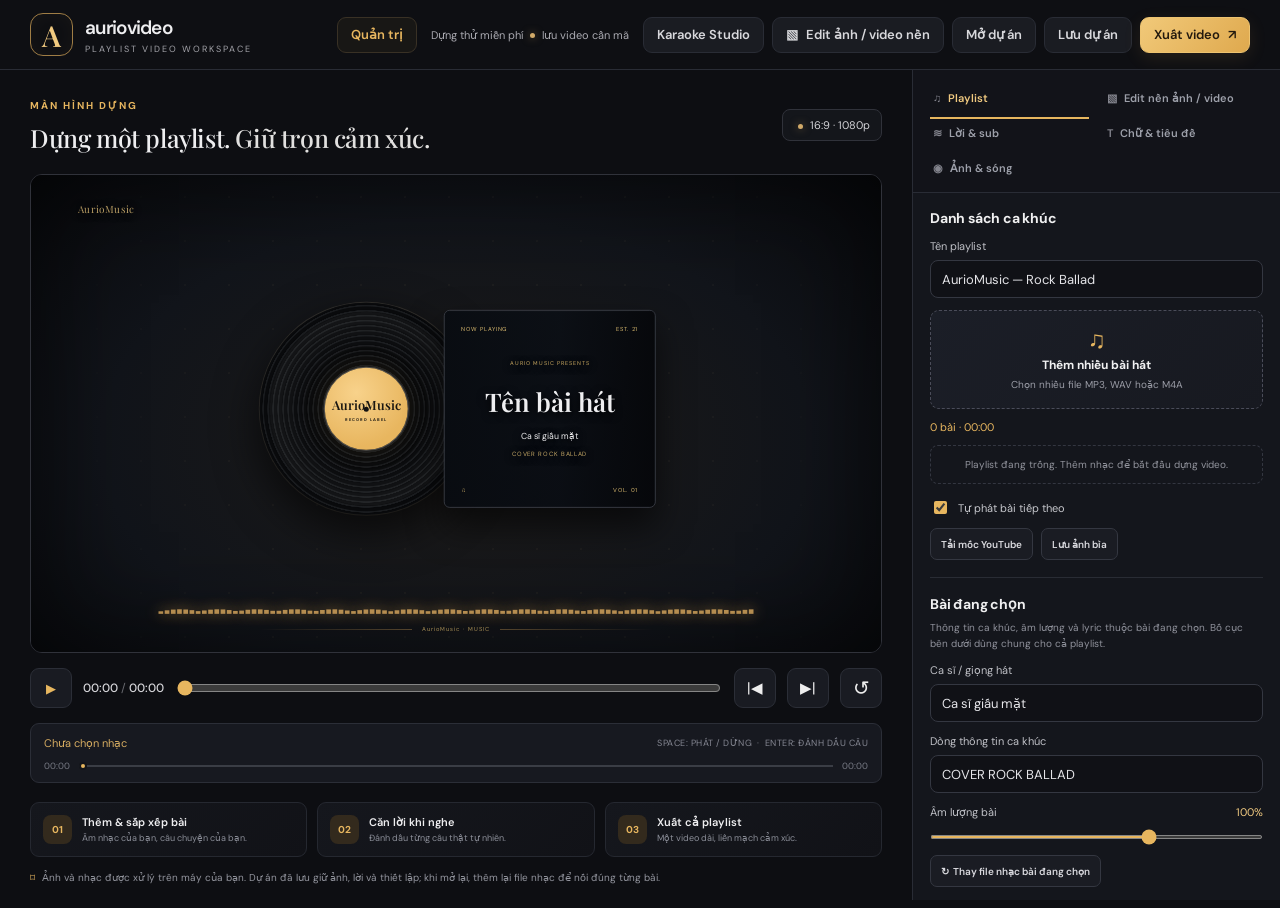
==== index.html @ 1fdf6fb0 "first commit" ====
<!doctype html>
<html lang="vi">
<head>
  <meta charset="utf-8">
  <meta name="viewport" content="width=device-width, initial-scale=1">
  <meta name="theme-color" content="#0d0e12">
  <title>auriovideo · Playlist Video Studio</title>
  <link rel="preconnect" href="https://fonts.googleapis.com">
  <link rel="preconnect" href="https://fonts.gstatic.com" crossorigin>
  <link href="https://fonts.googleapis.com/css2?family=DM+Sans:wght@400;500;600;700&family=Playfair+Display:wght@500;600;700&display=swap" rel="stylesheet">
  <link rel="stylesheet" href="./styles.css">
</head>
<body>
  <header class="topbar">
    <a class="brand" href="./" aria-label="auriovideo trang chủ">
      <span class="brand-mark">A</span>
      <span class="brand-copy"><strong>auriovideo</strong><small>PLAYLIST VIDEO WORKSPACE</small></span>
    </a>
    <div class="top-actions">
      <a class="admin-link" href="#workspace">Quản trị</a>
      <span class="free-note">Dựng thử miễn phí <i></i> lưu video cần mã</span>
      <a class="button button-quiet" href="./karaoke.html">Karaoke Studio</a>
      <button class="button button-quiet" id="backgroundShortcut">▧ <span>Edit ảnh / video nền</span></button>
      <button class="button button-quiet" id="openProject">Mở dự án</button>
      <button class="button button-quiet" id="saveProject">Lưu dự án</button>
      <button class="button button-primary" id="exportVideo">Xuất video <span>↗</span></button>
    </div>
    <button class="mobile-menu" id="mobileMenu" aria-label="Mở menu">☰</button>
  </header>

  <main class="workspace" id="workspace">
    <section class="studio">
      <div class="studio-heading">
        <div>
          <span class="eyebrow">MÀN HÌNH DỰNG</span>
          <h1>Dựng một playlist. <span>Giữ trọn cảm xúc.</span></h1>
        </div>
        <span class="quality-pill"><span class="live-dot"></span> 16:9 · 1080p</span>
      </div>

      <div class="preview-frame" id="previewFrame" aria-label="Xem trước video âm nhạc">
        <div class="preview-backdrop" id="previewBackdrop"></div>
        <div class="preview-grain"></div>
        <div class="channel-watermark" id="channelWatermark">AurioMusic</div>
        <div class="music-scene" id="musicScene">
          <div class="record" id="record">
            <div class="record-grooves"></div>
            <div class="record-label"><span id="recordLabel">AurioMusic</span><small>RECORD LABEL</small></div>
            <div class="record-hole"></div>
          </div>
          <div class="cover-card" id="coverCard">
            <div class="cover-top"><span>NOW PLAYING</span><span>EST. 21</span></div>
            <div class="cover-photo" id="coverPhoto"></div>
            <div class="cover-shade"></div>
            <div class="cover-copy">
              <span class="cover-kicker">AURIO MUSIC PRESENTS</span>
              <strong id="previewTitle">Tên bài hát</strong>
              <span id="previewArtist">Ca sĩ giấu mặt</span>
              <small id="previewAlbum">COVER ROCK BALLAD</small>
            </div>
            <div class="cover-bottom"><span>♫</span><span>VOL. 01</span></div>
          </div>
        </div>
        <div class="floating-title" id="floatingTitle" hidden></div>
        <div class="floating-note" id="previewNote" hidden></div>
        <div class="subtitle-preview" id="subtitlePreview" hidden></div>
        <canvas class="sound-wave" id="soundWave" aria-hidden="true"></canvas>
        <div class="preview-caption">
          <span class="caption-line"></span>
          <span id="previewTrackCaption">A U R I O&nbsp; · &nbsp;M U S I C</span>
          <span class="caption-line"></span>
        </div>
        <div class="preview-vignette"></div>
      </div>

      <div class="player-controls">
        <button class="control-button play-button" id="playPause" aria-label="Phát hoặc tạm dừng"><span id="playIcon">▶</span></button>
        <span class="timecode"><b id="currentTime">00:00</b><span> / </span><b id="totalTime">00:00</b></span>
        <input type="range" id="seekBar" min="0" max="100" value="0" aria-label="Vị trí phát">
        <button class="control-button" id="previousTrack" aria-label="Bài trước">|◀</button>
        <button class="control-button" id="nextTrack" aria-label="Bài tiếp theo">▶|</button>
        <button class="control-button reset-button" id="restartTrack" aria-label="Về đầu bài">↺</button>
      </div>

      <div class="timeline-track">
        <div class="timeline-label"><span id="timelineTrackName">Chưa chọn nhạc</span><span id="timelineHint">SPACE: PHÁT / DỪNG&nbsp; · &nbsp;ENTER: ĐÁNH DẤU CÂU</span></div>
        <div class="timeline-ruler"><span>00:00</span><div class="timeline-line"><i></i></div><span id="timelineEnd">00:00</span></div>
      </div>

      <div class="steps-row">
        <div class="step-card"><span>01</span><div><strong>Thêm & sắp xếp bài</strong><small>Âm nhạc của bạn, câu chuyện của bạn.</small></div></div>
        <div class="step-card"><span>02</span><div><strong>Căn lời khi nghe</strong><small>Đánh dấu từng câu thật tự nhiên.</small></div></div>
        <div class="step-card"><span>03</span><div><strong>Xuất cả playlist</strong><small>Một video dài, liền mạch cảm xúc.</small></div></div>
      </div>
      <p class="privacy-note"><span>⌑</span> Ảnh và nhạc được xử lý trên máy của bạn. Dự án đã lưu giữ ảnh, lời và thiết lập; khi mở lại, thêm lại file nhạc để nối đúng từng bài.</p>
    </section>

    <aside class="editor-panel">
      <nav class="tab-bar" role="tablist" aria-label="Công cụ chỉnh sửa">
        <button class="tab active" role="tab" aria-selected="true" data-tab="playlist"><span>♫</span> Playlist</button>
        <button class="tab" role="tab" aria-selected="false" data-tab="background"><span>▧</span> Edit nền ảnh / video</button>
        <button class="tab" role="tab" aria-selected="false" data-tab="lyrics"><span>≋</span> Lời & sub</button>
        <button class="tab" role="tab" aria-selected="false" data-tab="text"><span>T</span> Chữ & tiêu đề</button>
        <button class="tab" role="tab" aria-selected="false" data-tab="visuals"><span>◉</span> Ảnh & sóng</button>
      </nav>
      <div class="panel-content" id="panelContent"></div>
    </aside>
  </main>

  <audio id="audioPlayer" preload="metadata"></audio>
  <input type="file" id="audioFiles" accept="audio/*,.mp3,.wav,.m4a" multiple hidden>
  <input type="file" id="replaceAudio" accept="audio/*,.mp3,.wav,.m4a" hidden>
  <input type="file" id="projectFile" accept=".json,application/json" hidden>
  <input type="file" id="discImageInput" accept="image/*" hidden>
  <input type="file" id="squareImageInput" accept="image/*" hidden>
  <input type="file" id="backgroundImageInput" accept="image/*" hidden>
  <input type="file" id="logoInput" accept="image/*" hidden>
  <input type="file" id="backgroundVideoInput" accept="video/mp4,video/webm" multiple hidden>
  <input type="file" id="backgroundSceneImagesInput" accept="image/*" multiple hidden>
  <input type="file" id="sceneFilesInput" accept="image/*,video/mp4,video/webm" multiple hidden>
  <input type="file" id="overlayInput" accept="image/*,video/mp4,video/webm" hidden>
  <input type="file" id="lyricFileInput" accept=".txt,.srt,text/plain" hidden>
  <div class="toast" id="toast" role="status" aria-live="polite"></div>
  <script src="./app.js"></script>
</body>
</html>
---- styles.css ----
:root {
  color-scheme: dark;
  --bg: #0d0e12;
  --panel: #14161c;
  --panel-raised: #1a1d25;
  --line: #292c35;
  --muted: #8b8e98;
  --text: #eeeef0;
  --gold: #e7b65f;
  --gold-light: #f1ca80;
  font-family: "DM Sans", sans-serif;
}
* { box-sizing: border-box; }
body { margin: 0; background: var(--bg); color: var(--text); font-size: 13px; }
button, input, select, textarea { font: inherit; color: inherit; }
button { cursor: pointer; }
.topbar { min-height: 70px; padding: 10px 30px; display: flex; align-items: center; justify-content: space-between; gap: 24px; border-bottom: 1px solid var(--line); background: rgba(14,15,19,.96); }
.brand { display: flex; align-items: center; gap: 12px; color: inherit; text-decoration: none; min-width: 235px; }
.brand-mark { width: 43px; height: 43px; display: grid; place-items: center; border: 1px solid #9f7d45; border-radius: 13px; color: var(--gold-light); font: 600 29px "Playfair Display", serif; box-shadow: inset 0 0 20px #e9b6560b; }
.brand-copy { display: grid; gap: 3px; }
.brand-copy strong { font-size: 19px; letter-spacing: -.7px; font-weight: 600; }
.brand-copy small { color: #a2a2a8; font-size: 9px; letter-spacing: 2px; }
.top-actions { display: flex; align-items: center; justify-content: flex-end; gap: 8px; flex-wrap: wrap; }
.admin-link, .button { min-height: 36px; padding: 0 13px; display: inline-flex; align-items: center; justify-content: center; gap: 8px; border: 1px solid var(--line); border-radius: 9px; color: #d8d8dc; background: #1a1c22; text-decoration: none; font-weight: 600; white-space: nowrap; transition: .18s ease; }
.admin-link { color: var(--gold); border-color: #393125; background: #181715; }
.button:hover, .admin-link:hover { border-color: #8b7047; transform: translateY(-1px); }
.button-quiet { background: #1a1c22; }
.button-primary { color: #241a0e; border-color: #edc370; background: linear-gradient(130deg,#f1c979,#dfa94e); box-shadow: 0 5px 18px #e8ae501b; }
.button-primary:hover { background: #f5d18d; }
.free-note { color: #aaaab1; font-size: 11px; padding: 0 6px; }
.free-note i, .live-dot { display: inline-block; width: 5px; height: 5px; vertical-align: middle; border-radius: 50%; background: #d1aa69; margin: 0 4px; box-shadow: 0 0 8px #dfb36780; }
.mobile-menu { display: none; background: transparent; border: 1px solid var(--line); border-radius: 8px; width: 38px; height: 38px; }
.workspace { display: grid; grid-template-columns: minmax(0, 1fr) 368px; min-height: calc(100vh - 70px); }
.studio { min-width: 0; padding: 26px 30px 22px; }
.studio-heading { display: flex; align-items: center; justify-content: space-between; gap: 16px; margin: 0 0 20px; }
.eyebrow { color: var(--gold); font-size: 10px; font-weight: 700; letter-spacing: 2px; }
h1 { margin: 8px 0 0; font: 500 clamp(20px,2vw,25px) "Playfair Display", serif; letter-spacing: -.4px; }
h1 span { color: #e1e0df; }
.quality-pill { border: 1px solid #30323a; color: #d3d3d7; background: #14161b; border-radius: 8px; padding: 8px 11px; font-size: 11px; white-space: nowrap; }
.preview-frame { isolation: isolate; position: relative; overflow: hidden; aspect-ratio: 16/9; width: 100%; max-height: 540px; border: 1px solid #30323a; border-radius: 12px; background: radial-gradient(ellipse at 57% 45%,#2a2117,#101318 56%,#07080b 100%); }
.preview-backdrop { position: absolute; z-index: -3; inset: 0; background-image: radial-gradient(ellipse at 50% 56%,#1d1b19 0%,#11141a 59%,#08090c 100%); transition: background-image .2s; }
.preview-grain { position: absolute; z-index: -2; inset: 0; opacity: .25; background-image: radial-gradient(#d8bd8c88 .5px,transparent .8px); background-size: 44px 44px; mask-image: linear-gradient(90deg,transparent,black 24%,black 78%,transparent); }
.channel-watermark { position: absolute; top: 5.7%; left: 5.5%; color: #e5c37c; font: 10px "Playfair Display",serif; letter-spacing: .6px; text-shadow: 0 1px 8px #000; }
.music-scene { position: absolute; width: min(49%,590px); height: 60%; left: 50%; top: 49%; transform: translate(-50%,-50%); display: flex; align-items: center; justify-content: center; }
.record { position: absolute; left: 3%; width: 51%; aspect-ratio: 1; border-radius: 50%; display: grid; place-items: center; background: repeating-radial-gradient(circle at center,#090a0c 0 2px,#191b1e 2.8px 3.7px,#08090b 4px 5px); box-shadow: 0 16px 45px #000a, 0 0 0 1px #8b806a44; animation: spin 11s linear infinite; animation-play-state: paused; }
body.is-playing .record { animation-play-state: running; }
.record-grooves { position: absolute; inset: 4%; border-radius: 50%; border: 1px solid #ffffff08; box-shadow: inset 0 0 0 12px #ffffff03, inset 0 0 0 23px #ffffff04, inset 0 0 0 36px #ffffff03; }
.record-label { width: 39%; aspect-ratio: 1; border-radius: 50%; display: flex; flex-direction: column; align-items: center; justify-content: center; z-index: 1; color: #1a1712; background: radial-gradient(circle at 38% 30%,#f8d28b,#e8b65f 70%); box-shadow: 0 0 0 1px #fff4, 0 0 28px #e9b45a20; font: 600 clamp(8px,1vw,13px) "Playfair Display",serif; }
.record-label small { margin-top: 4px; font: 700 4px "DM Sans",sans-serif; letter-spacing: 1px; }
.record-hole { position: absolute; z-index: 2; width: 5px; height: 5px; border-radius: 50%; background: #111; }
.cover-card { position: absolute; z-index: 2; right: 2%; width: 51%; aspect-ratio: 1.07; border: 1px solid #353840; border-radius: 6px; overflow: hidden; background: linear-gradient(140deg,#10151b,#070a0f); box-shadow: 0 18px 35px #0009,0 1px 1px #ffffff0d inset; }
.cover-top, .cover-bottom { position: absolute; left: 8%; right: 8%; display: flex; justify-content: space-between; z-index: 2; color: #d8b96f; font-size: clamp(4px,.45vw,7px); letter-spacing: .7px; }
.cover-top { top: 7%; }
.cover-bottom { bottom: 7%; }
.cover-photo { position: absolute; inset: 0; background-position: center; background-size: cover; opacity: .3; }
.cover-shade { position: absolute; inset: 0; background: linear-gradient(90deg,#080b10d9,#0b0e14a8 55%,#06070adb); }
.cover-copy { position: absolute; inset: 10% 7%; z-index: 1; display: flex; flex-direction: column; align-items: center; justify-content: center; text-align: center; text-shadow: 0 2px 8px #000; }
.cover-kicker { margin-bottom: 9%; color: #c9a860; font-size: clamp(4px,.43vw,7px); letter-spacing: 1px; }
.cover-copy strong { max-width: 96%; font: 600 clamp(15px,2vw,29px) "Playfair Display",serif; }
.cover-copy > span:not(.cover-kicker) { margin-top: 7%; font-size: clamp(7px,.68vw,10px); }
.cover-copy small { margin-top: 4%; color: #c5a866; font-size: clamp(5px,.48vw,7px); letter-spacing: .7px; }
.subtitle-preview { z-index: 3; position: absolute; bottom: 16%; left: 50%; transform: translateX(-50%); max-width: 75%; padding: 8px 14px; text-align: center; color: white; font-size: clamp(11px,1.3vw,18px); text-shadow: 0 2px 5px black; background: #0009; border-radius: 5px; }
.floating-title, .floating-note { position: absolute; z-index: 3; left: 50%; transform: translate(-50%,-50%); max-width: 82%; text-align: center; text-shadow: 0 2px 10px #000; }
.floating-title { top: 42%; font: 600 clamp(24px,4vw,56px) "Playfair Display",serif; }
.floating-note { top: 57%; color: var(--gold-light); font-size: clamp(12px,1.7vw,22px); }
.sound-wave { position: absolute; z-index: 1; inset: 0; width: 100%; height: 100%; pointer-events: none; }
.sound-wave[hidden] { display: none; }
.preview-caption { position: absolute; left: 0; right: 0; bottom: 4%; display: flex; align-items: center; justify-content: center; gap: 10px; color: #d8b76e; font-size: clamp(4px,.45vw,7px); letter-spacing: 1px; }
.caption-line { height: 1px; width: 18%; background: linear-gradient(90deg,transparent,#a8834d99); }
.caption-line:last-child { transform: rotate(180deg); }
.preview-vignette { position: absolute; z-index: 4; inset: 0; pointer-events: none; box-shadow: inset 0 0 90px 20px #0007; }
@keyframes spin { to { transform: rotate(360deg); } }
@keyframes wave { from { height: 13%; } to { height: 92%; } }
.player-controls { display: flex; align-items: center; gap: 11px; margin: 15px 0; }
.control-button { flex: 0 0 42px; height: 40px; border: 1px solid #2b2e37; border-radius: 9px; background: #191b22; color: #eee; font-size: 15px; }
.control-button:hover { color: var(--gold-light); border-color: #75603c; }
.play-button { color: var(--gold); font-size: 13px; }
.reset-button { font-size: 20px; }
.timecode { white-space: nowrap; color: #d6d6da; font-size: 12px; font-variant-numeric: tabular-nums; }
.timecode b { font-weight: 500; }
.timecode span { color: #696a70; }
input[type=range] { accent-color: var(--gold); cursor: pointer; }
#seekBar { flex: 1; min-width: 40px; }
.timeline-track { padding: 12px 13px 10px; background: #171920; border: 1px solid #2b2e37; border-radius: 9px; }
.timeline-label { display: flex; align-items: center; justify-content: space-between; gap: 12px; margin-bottom: 10px; color: #d6ac61; font-size: 11px; }
.timeline-label span:last-child { color: #858792; font-size: 9px; letter-spacing: .5px; }
.timeline-ruler { display: flex; align-items: center; gap: 9px; color: #777a84; font-size: 9px; font-variant-numeric: tabular-nums; }
.timeline-line { flex: 1; height: 2px; background: #3a3d45; position: relative; }
.timeline-line i { position: absolute; top: -3px; left: 0; width: 8px; height: 8px; border: 2px solid #13151a; border-radius: 50%; background: var(--gold); }
.steps-row { display: grid; grid-template-columns: repeat(3,1fr); gap: 10px; margin-top: 19px; }
.step-card { min-width: 0; display: flex; align-items: center; gap: 10px; padding: 12px; border: 1px solid #252830; border-radius: 9px; background: linear-gradient(135deg,#15171d,#111217); }
.step-card > span { display: grid; place-items: center; width: 29px; height: 29px; flex: 0 0 29px; border-radius: 8px; color: var(--gold); background: #332a1d; font-size: 10px; font-weight: 700; }
.step-card strong, .step-card small { display: block; overflow: hidden; text-overflow: ellipsis; white-space: nowrap; }
.step-card strong { font-size: 11px; font-weight: 600; }
.step-card small { margin-top: 3px; color: var(--muted); font-size: 9px; }
.privacy-note { margin: 13px 0 0; color: #93959e; font-size: 10px; line-height: 1.6; }
.privacy-note span { color: var(--gold); margin-right: 4px; }
.editor-panel { min-width: 0; border-left: 1px solid var(--line); background: var(--panel); height: calc(100vh - 70px); position: sticky; top: 0; display: flex; flex-direction: column; }
.tab-bar { display: grid; grid-template-columns: repeat(2,minmax(0,1fr)); gap: 2px 7px; padding: 11px 13px 8px; border-bottom: 1px solid var(--line); background: #121319; }
.tab { position: relative; min-height: 33px; padding: 0 7px; text-align: left; border: 0; border-radius: 6px; background: transparent; color: #9da0aa; font-size: 11px; font-weight: 600; white-space: nowrap; }
.tab span { margin-right: 4px; color: #84858e; }
.tab:hover { color: #eee; background: #1a1c23; }
.tab.active { color: var(--gold-light); }
.tab.active::after { content: ""; position: absolute; height: 2px; bottom: -5px; left: 4px; right: 4px; background: var(--gold); }
.panel-content { padding: 16px 17px 24px; overflow: auto; flex: 1; scrollbar-color: #3b3d45 transparent; scrollbar-width: thin; }
.panel-section { padding-bottom: 17px; margin-bottom: 17px; border-bottom: 1px solid #292c34; }
.panel-section:last-child { border-bottom: 0; margin-bottom: 0; }
.section-heading { margin: 0 0 12px; color: #f0f0f1; font-size: 14px; font-weight: 700; letter-spacing: -.2px; }
.section-subtitle { margin: -5px 0 12px; color: #90929c; font-size: 10px; line-height: 1.55; }
.field { display: block; margin: 12px 0; }
.field-label, .range-head { display: flex; align-items: center; justify-content: space-between; gap: 9px; margin-bottom: 7px; color: #bfc0c6; font-size: 11px; }
.field input:not([type=checkbox]):not([type=range]), .field select, .field textarea, .setting-control { width: 100%; min-height: 38px; padding: 0 11px; border: 1px solid #343741; border-radius: 8px; outline: none; background: #101116; color: #e4e4e8; }
.field textarea { resize: vertical; min-height: 100px; padding: 10px 11px; line-height: 1.55; }
.field input:focus, .field select:focus, .field textarea:focus { border-color: #9a7949; box-shadow: 0 0 0 3px #dcb56413; }
.field input[type=color] { min-height: 36px; padding: 4px; cursor: pointer; }
.range-head output { color: var(--gold-light); font-variant-numeric: tabular-nums; }
.range-field input[type=range] { width: 100%; height: 4px; margin: 4px 0 0; }
.dropzone { width: 100%; display: flex; flex-direction: column; align-items: center; gap: 5px; padding: 17px 12px; border: 1px dashed #4a4c59; border-radius: 9px; color: #f1f1f2; background: linear-gradient(130deg,#1b1e27,#171920); text-align: center; transition: .2s; }
.dropzone:hover { border-color: var(--gold); background: #222027; }
.drop-icon { color: var(--gold); font-size: 24px; line-height: 1; }
.dropzone strong { font-size: 12px; }
.dropzone small { color: #9b9da7; font-size: 10px; }
.inline-actions, .button-row { display: flex; gap: 8px; flex-wrap: wrap; }
.small-button { min-height: 32px; padding: 0 10px; border: 1px solid #343741; border-radius: 7px; background: #1a1c23; color: #d9d9de; font-size: 10px; font-weight: 600; }
.small-button:hover { border-color: #947648; color: var(--gold-light); }
.small-button.danger { color: #e89a91; }
.check-row { display: flex; align-items: center; gap: 8px; margin: 11px 0; color: #c6c7cc; font-size: 11px; }
.check-row input { accent-color: var(--gold); }
.playlist-meta { margin: 11px 0; color: var(--gold); font-size: 11px; }
.track-list { display: grid; gap: 7px; margin: 10px 0 14px; }
.empty-state { padding: 12px; border: 1px dashed #333640; border-radius: 8px; color: #92949d; text-align: center; font-size: 10px; }
.track-item { display: grid; grid-template-columns: 24px minmax(0,1fr) 27px; align-items: center; gap: 8px; padding: 8px; border: 1px solid #2e3039; border-radius: 8px; background: #191b22; cursor: pointer; }
.track-item.selected { border-color: #927443; background: #211f1c; }
.track-number { color: #9698a1; text-align: center; font-size: 10px; }
.track-info { min-width: 0; }
.track-info strong, .track-info small { display: block; overflow: hidden; text-overflow: ellipsis; white-space: nowrap; }
.track-info strong { font-size: 11px; font-weight: 600; }
.track-info small { margin-top: 3px; color: #989aa2; font-size: 9px; }
.track-remove { width: 25px; height: 25px; border: 0; border-radius: 6px; background: transparent; color: #93959f; }
.track-remove:hover { color: #f08f88; background: #392322; }
.helper-text { color: #8f919a; font-size: 10px; line-height: 1.55; }
.notice-box { padding: 10px; color: #b6a276; font-size: 10px; line-height: 1.55; border: 1px solid #4b402d; border-radius: 8px; background: #211e18; }
.toast { position: fixed; z-index: 20; left: 50%; bottom: 20px; max-width: min(90vw,420px); transform: translate(-50%,20px); opacity: 0; pointer-events: none; padding: 11px 16px; border: 1px solid #49402e; border-radius: 9px; background: #211f1b; color: #f1ddae; box-shadow: 0 12px 35px #0008; transition: .25s ease; }
.toast.show { opacity: 1; transform: translate(-50%,0); }
.scene-list { display: grid; gap: 7px; margin-top: 12px; }
.scene-item { display: flex; align-items: center; justify-content: space-between; gap: 8px; padding: 8px; border: 1px solid #31343d; border-radius: 7px; color: #cacbd0; font-size: 10px; }
.number-inputs { display: grid; grid-template-columns: 1fr 1fr; gap: 9px; }
.number-inputs input { width: 100%; }
@media (max-width: 1120px) {
  .topbar { padding: 10px 18px; }
  .brand { min-width: auto; }
  .free-note { display: none; }
  .workspace { grid-template-columns: minmax(0,1fr) 340px; }
  .studio { padding: 23px 20px; }
  .steps-row { gap: 7px; }
  .step-card { padding: 9px; }
  .step-card small { display: none; }
}
@media (max-width: 800px) {
  .topbar { padding: 9px 14px; }
  .top-actions { display: none; position: absolute; top: 62px; left: 0; right: 0; z-index: 10; padding: 12px; border-bottom: 1px solid var(--line); background: #111217; }
  .top-actions.open { display: flex; justify-content: flex-start; }
  .mobile-menu { display: block; }
  .workspace { display: flex; flex-direction: column; }
  .studio { padding: 20px 15px; }
  .editor-panel { position: static; height: auto; min-height: 550px; border-left: 0; border-top: 1px solid var(--line); }
  .panel-content { overflow: visible; max-height: none; }
  .music-scene { width: min(62%,520px); }
}
@media (max-width: 520px) {
  .brand-mark { width: 37px; height: 37px; border-radius: 10px; font-size: 25px; }
  .brand-copy strong { font-size: 17px; }
  .brand-copy small { font-size: 7px; letter-spacing: 1.5px; }
  .studio-heading { align-items: flex-end; margin-bottom: 15px; }
  .quality-pill { padding: 7px 8px; font-size: 9px; }
  h1 { font-size: 19px; }
  .studio { padding: 17px 11px; }
  .preview-frame { border-radius: 8px; }
  .music-scene { width: 68%; height: 62%; }
  .player-controls { gap: 6px; margin: 11px 0; }
  .control-button { flex-basis: 35px; height: 35px; border-radius: 7px; }
  .timecode { font-size: 10px; }
  .steps-row { grid-template-columns: 1fr; }
  .step-card { padding: 9px 11px; }
  .step-card small { display: block; }
  .step-card > span { width: 25px; height: 25px; flex-basis: 25px; }
  .timeline-label span:last-child { display: none; }
  .tab-bar { padding: 8px; gap: 1px 3px; }
  .tab { font-size: 10px; padding: 0 5px; }
}
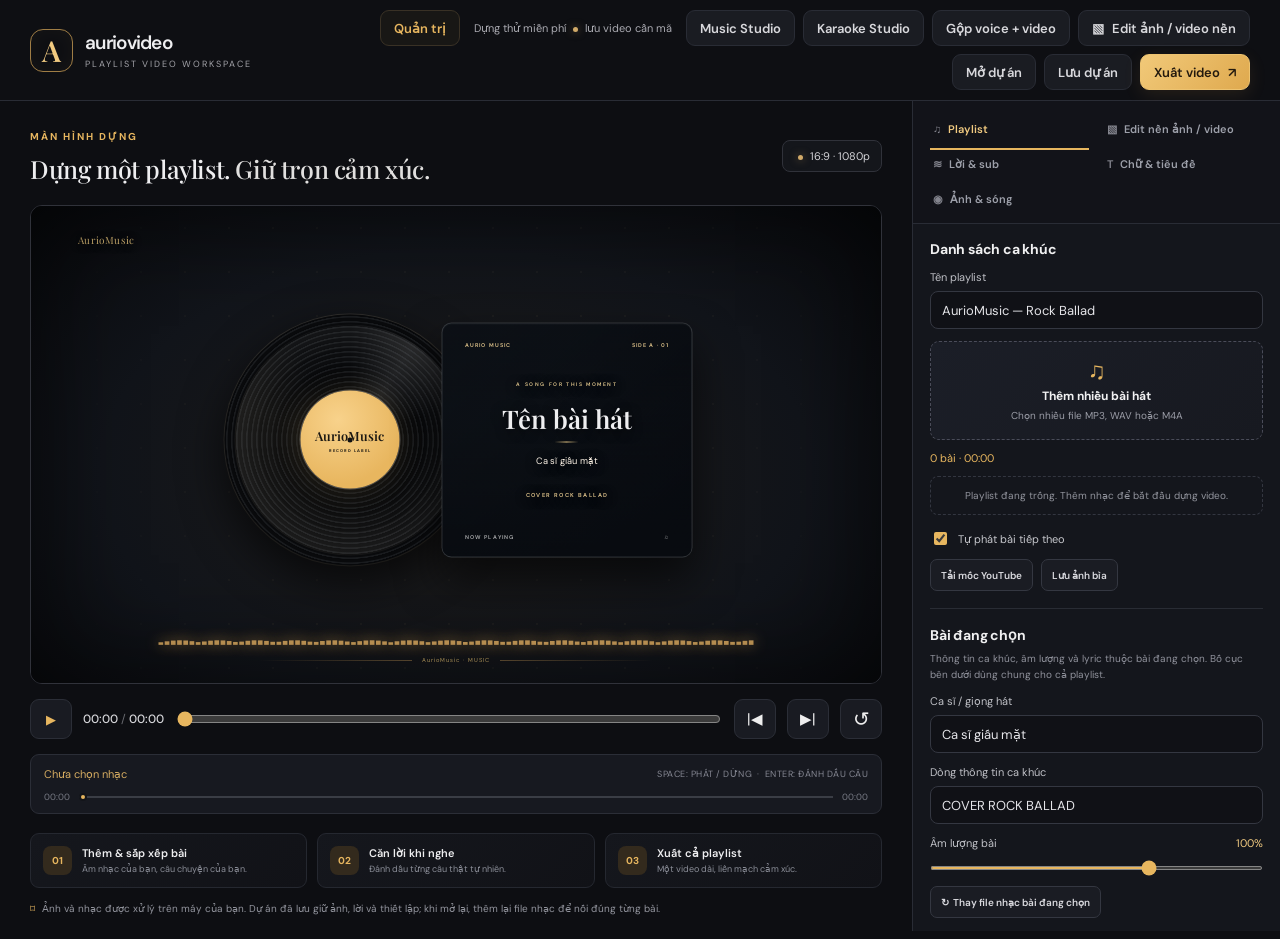
==== commit 32fc00d0: "[upd]" ====
--- a/index.html
+++ b/index.html
@@ -19,7 +19,9 @@
     <div class="top-actions">
       <a class="admin-link" href="#workspace">Quản trị</a>
       <span class="free-note">Dựng thử miễn phí <i></i> lưu video cần mã</span>
+      <a class="button button-quiet" href="./music.html">Music Studio</a>
       <a class="button button-quiet" href="./karaoke.html">Karaoke Studio</a>
+      <a class="button button-quiet" href="./video-mix.html">Gộp voice + video</a>
       <button class="button button-quiet" id="backgroundShortcut">▧ <span>Edit ảnh / video nền</span></button>
       <button class="button button-quiet" id="openProject">Mở dự án</button>
       <button class="button button-quiet" id="saveProject">Lưu dự án</button>
@@ -49,16 +51,16 @@
             <div class="record-hole"></div>
           </div>
           <div class="cover-card" id="coverCard">
-            <div class="cover-top"><span>NOW PLAYING</span><span>EST. 21</span></div>
+            <div class="cover-top"><span>AURIO MUSIC</span><span>SIDE A · 01</span></div>
             <div class="cover-photo" id="coverPhoto"></div>
             <div class="cover-shade"></div>
             <div class="cover-copy">
-              <span class="cover-kicker">AURIO MUSIC PRESENTS</span>
+              <span class="cover-kicker">A SONG FOR THIS MOMENT</span>
               <strong id="previewTitle">Tên bài hát</strong>
               <span id="previewArtist">Ca sĩ giấu mặt</span>
               <small id="previewAlbum">COVER ROCK BALLAD</small>
             </div>
-            <div class="cover-bottom"><span>♫</span><span>VOL. 01</span></div>
+            <div class="cover-bottom"><span>NOW PLAYING</span><span>♫</span></div>
           </div>
         </div>
         <div class="floating-title" id="floatingTitle" hidden></div>
--- a/styles.css
+++ b/styles.css
@@ -41,24 +41,26 @@
 .preview-backdrop { position: absolute; z-index: -3; inset: 0; background-image: radial-gradient(ellipse at 50% 56%,#1d1b19 0%,#11141a 59%,#08090c 100%); transition: background-image .2s; }
 .preview-grain { position: absolute; z-index: -2; inset: 0; opacity: .25; background-image: radial-gradient(#d8bd8c88 .5px,transparent .8px); background-size: 44px 44px; mask-image: linear-gradient(90deg,transparent,black 24%,black 78%,transparent); }
 .channel-watermark { position: absolute; top: 5.7%; left: 5.5%; color: #e5c37c; font: 10px "Playfair Display",serif; letter-spacing: .6px; text-shadow: 0 1px 8px #000; }
-.music-scene { position: absolute; width: min(49%,590px); height: 60%; left: 50%; top: 49%; transform: translate(-50%,-50%); display: flex; align-items: center; justify-content: center; }
-.record { position: absolute; left: 3%; width: 51%; aspect-ratio: 1; border-radius: 50%; display: grid; place-items: center; background: repeating-radial-gradient(circle at center,#090a0c 0 2px,#191b1e 2.8px 3.7px,#08090b 4px 5px); box-shadow: 0 16px 45px #000a, 0 0 0 1px #8b806a44; animation: spin 11s linear infinite; animation-play-state: paused; }
+.music-scene { position: absolute; width: min(58%,650px); height: 66%; left: 50%; top: 49%; transform: translate(-50%,-50%); display: flex; align-items: center; justify-content: center; }
+.record { position: absolute; left: 3%; width: 51%; aspect-ratio: 1; border-radius: 50%; display: grid; place-items: center; background: repeating-radial-gradient(circle at center,#090a0c 0 2px,#191b1e 2.8px 3.7px,#08090b 4px 5px); box-shadow: 0 16px 45px #000a, 0 0 0 1px #8b806a44; animation: spin var(--record-spin-duration,10s) linear infinite; animation-play-state: paused; }
+.record::before { content: ""; position: absolute; inset: 4%; border-radius: 50%; background: conic-gradient(from 0deg,transparent 0deg,#ffffff20 34deg,transparent 72deg,#d5b77d12 286deg,transparent 330deg); opacity: .72; }
 body.is-playing .record { animation-play-state: running; }
 .record-grooves { position: absolute; inset: 4%; border-radius: 50%; border: 1px solid #ffffff08; box-shadow: inset 0 0 0 12px #ffffff03, inset 0 0 0 23px #ffffff04, inset 0 0 0 36px #ffffff03; }
 .record-label { width: 39%; aspect-ratio: 1; border-radius: 50%; display: flex; flex-direction: column; align-items: center; justify-content: center; z-index: 1; color: #1a1712; background: radial-gradient(circle at 38% 30%,#f8d28b,#e8b65f 70%); box-shadow: 0 0 0 1px #fff4, 0 0 28px #e9b45a20; font: 600 clamp(8px,1vw,13px) "Playfair Display",serif; }
 .record-label small { margin-top: 4px; font: 700 4px "DM Sans",sans-serif; letter-spacing: 1px; }
 .record-hole { position: absolute; z-index: 2; width: 5px; height: 5px; border-radius: 50%; background: #111; }
-.cover-card { position: absolute; z-index: 2; right: 2%; width: 51%; aspect-ratio: 1.07; border: 1px solid #353840; border-radius: 6px; overflow: hidden; background: linear-gradient(140deg,#10151b,#070a0f); box-shadow: 0 18px 35px #0009,0 1px 1px #ffffff0d inset; }
-.cover-top, .cover-bottom { position: absolute; left: 8%; right: 8%; display: flex; justify-content: space-between; z-index: 2; color: #d8b96f; font-size: clamp(4px,.45vw,7px); letter-spacing: .7px; }
-.cover-top { top: 7%; }
-.cover-bottom { bottom: 7%; }
-.cover-photo { position: absolute; inset: 0; background-position: center; background-size: cover; opacity: .3; }
-.cover-shade { position: absolute; inset: 0; background: linear-gradient(90deg,#080b10d9,#0b0e14a8 55%,#06070adb); }
-.cover-copy { position: absolute; inset: 10% 7%; z-index: 1; display: flex; flex-direction: column; align-items: center; justify-content: center; text-align: center; text-shadow: 0 2px 8px #000; }
-.cover-kicker { margin-bottom: 9%; color: #c9a860; font-size: clamp(4px,.43vw,7px); letter-spacing: 1px; }
-.cover-copy strong { max-width: 96%; font: 600 clamp(15px,2vw,29px) "Playfair Display",serif; }
-.cover-copy > span:not(.cover-kicker) { margin-top: 7%; font-size: clamp(7px,.68vw,10px); }
-.cover-copy small { margin-top: 4%; color: #c5a866; font-size: clamp(5px,.48vw,7px); letter-spacing: .7px; }
+.cover-card { position: absolute; z-index: 2; right: 2%; width: 51%; aspect-ratio: 1.07; border: 1px solid #ffffff26; border-radius: 10px; overflow: hidden; background: linear-gradient(140deg,#10151b,#070a0f); box-shadow: 0 22px 44px #0009,0 1px 1px #ffffff12 inset; }
+.cover-top, .cover-bottom { position: absolute; left: 9%; right: 9%; display: flex; justify-content: space-between; z-index: 2; color: #e1c58c; font-size: clamp(4px,.43vw,7px); font-weight: 600; letter-spacing: 1.15px; }
+.cover-top { top: 8%; }
+.cover-bottom { bottom: 7%; color: #ffffffa8; }
+.cover-photo { position: absolute; inset: 0; background-position: center; background-size: cover; opacity: .48; }
+.cover-shade { position: absolute; inset: 0; background: linear-gradient(180deg,#080b1066 0%,#080b1030 38%,#080b1060 72%,#080b10d9 100%),linear-gradient(90deg,#080b1040,#080b1010 50%,#06070d40); }
+.cover-copy { position: absolute; inset: 15% 10%; z-index: 1; display: flex; flex-direction: column; align-items: center; justify-content: center; text-align: center; text-shadow: 0 2px 12px #000b; }
+.cover-kicker { margin-bottom: 8%; color: #e3c98f; font-size: clamp(4px,.4vw,6px); font-weight: 600; letter-spacing: 1.6px; }
+.cover-copy strong { max-width: 96%; font: 600 clamp(15px,2vw,29px) "Playfair Display",serif; line-height: 1.14; text-wrap: balance; }
+.cover-copy strong::after { content: ""; display: block; width: 24px; height: 1px; margin: 7% auto 0; background: linear-gradient(90deg,transparent,#e7c887,transparent); }
+.cover-copy > span:not(.cover-kicker) { margin-top: 6%; color: #fff5e8; font-size: clamp(7px,.72vw,11px); letter-spacing: .15px; }
+.cover-copy small { margin-top: 12%; color: #e1c58c; font-size: clamp(5px,.45vw,7px); font-weight: 600; letter-spacing: 1.4px; }
 .subtitle-preview { z-index: 3; position: absolute; bottom: 16%; left: 50%; transform: translateX(-50%); max-width: 75%; padding: 8px 14px; text-align: center; color: white; font-size: clamp(11px,1.3vw,18px); text-shadow: 0 2px 5px black; background: #0009; border-radius: 5px; }
 .floating-title, .floating-note { position: absolute; z-index: 3; left: 50%; transform: translate(-50%,-50%); max-width: 82%; text-align: center; text-shadow: 0 2px 10px #000; }
 .floating-title { top: 42%; font: 600 clamp(24px,4vw,56px) "Playfair Display",serif; }
